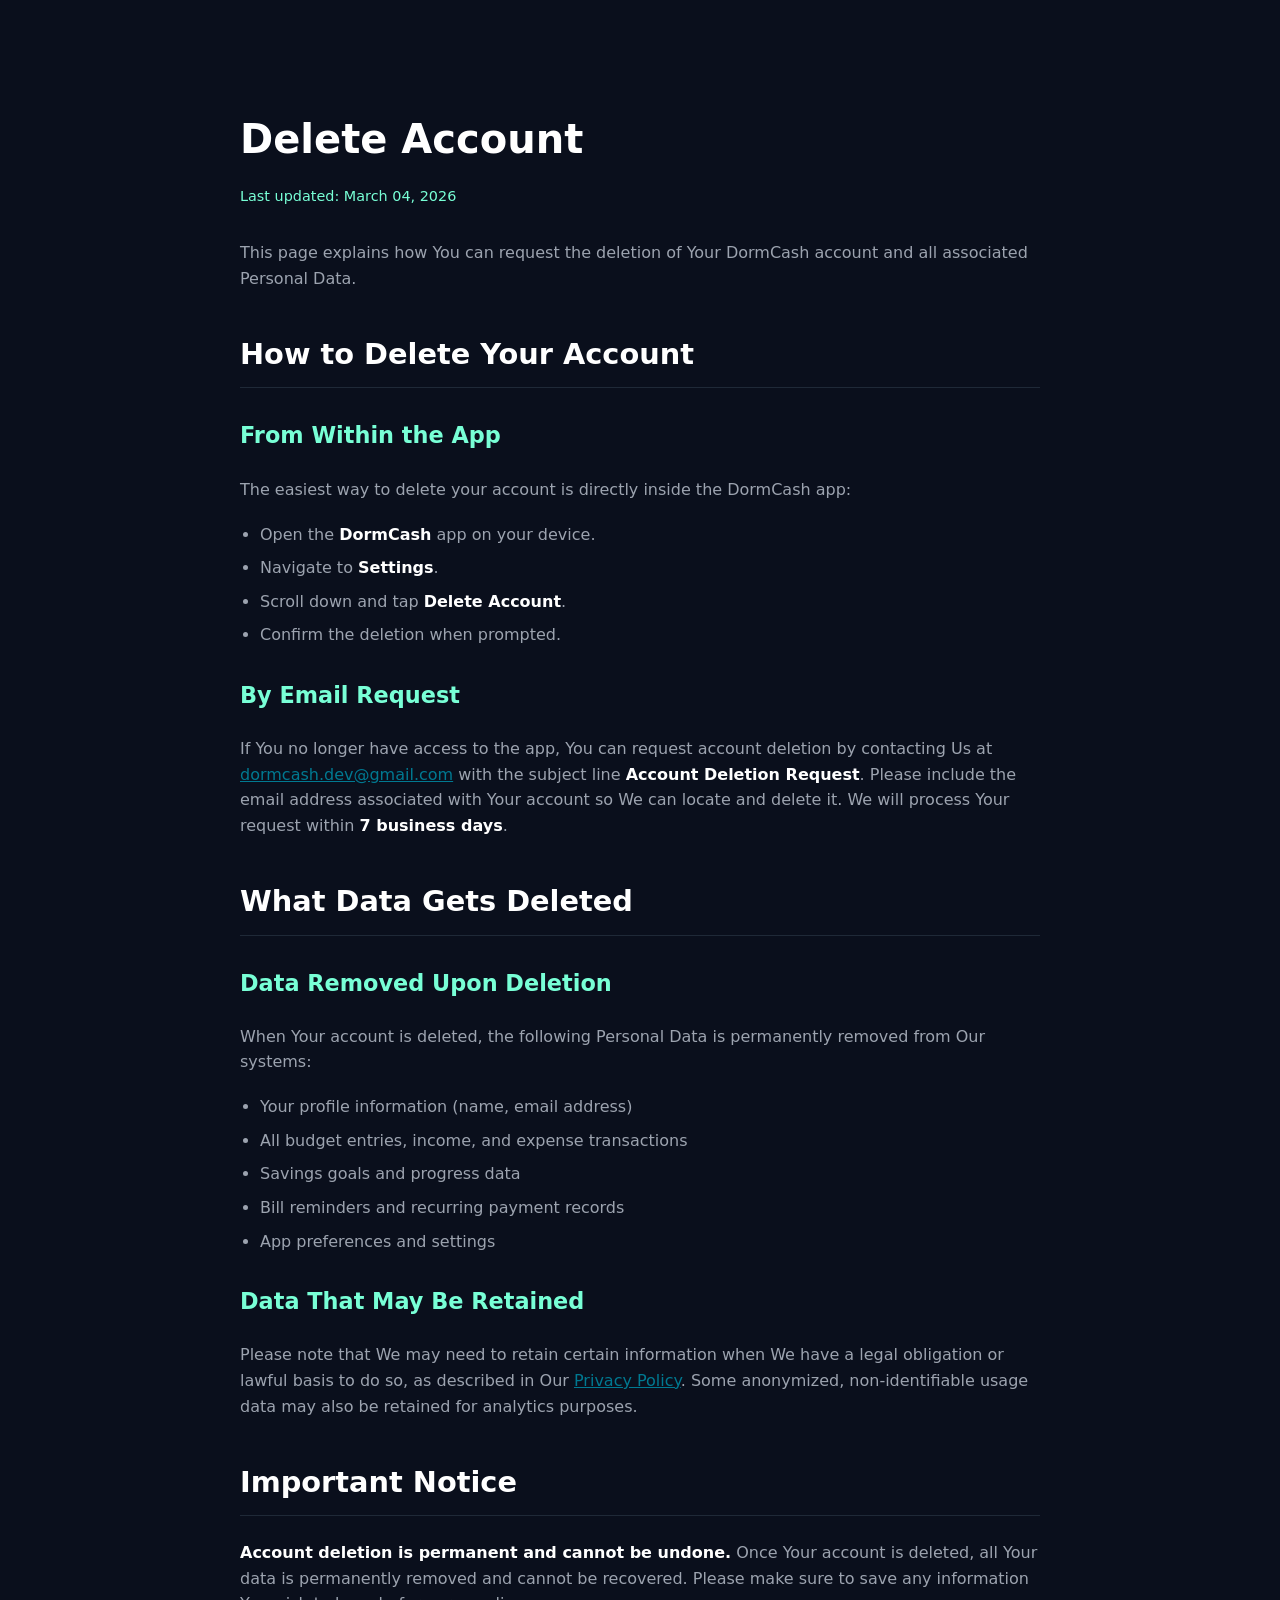
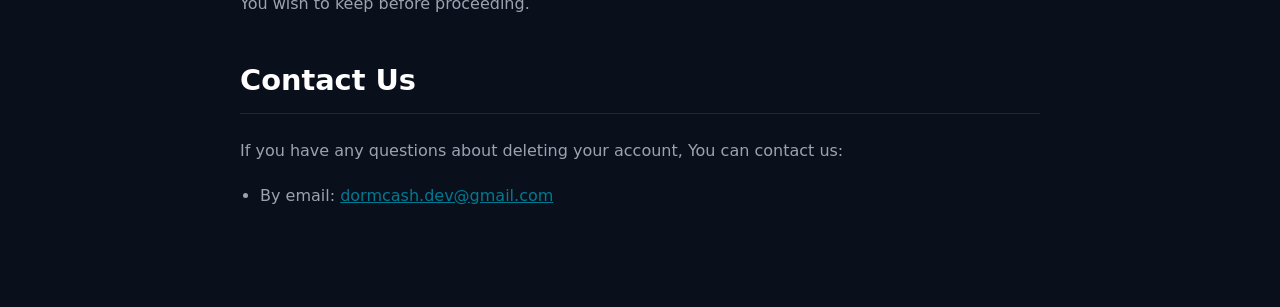
==== delete-account.html @ ca700733 "Updates" ====
<!DOCTYPE html>
<html lang="en">
<head>
    <meta charset="UTF-8">
    <meta name="viewport" content="width=device-width, initial-scale=1.0">
    <title>Delete Account - DormCash</title>
    <style>
        body {
            background-color: #0a0f1c;
            color: #9ca3af;
            font-family: 'Inter', system-ui, -apple-system, sans-serif;
            line-height: 1.6;
            margin: 0;
            padding: 0;
        }
        .container {
            max-width: 800px;
            margin: 0 auto;
            padding: 80px 24px;
        }
        h1 { color: white; font-size: 2.5rem; font-weight: 800; margin-bottom: 0.5rem; }
        h2 { color: white; font-size: 1.8rem; border-bottom: 1px solid #1f2937; padding-bottom: 10px; margin-top: 40px; }
        h3 { color: #78FFD6; font-size: 1.4rem; margin-top: 30px; }
        p { margin-bottom: 1.2rem; }
        ul { margin-bottom: 1.2rem; padding-left: 20px; }
        li { margin-bottom: 0.5rem; }
        strong { color: white; }
        a { color: #007991; text-decoration: underline; transition: color 0.2s; }
        a:hover { color: #78FFD6; }
        .last-updated { color: #78FFD6; font-size: 0.9rem; font-weight: 500; margin-bottom: 2rem; }
        ::-webkit-scrollbar { width: 10px; }
        ::-webkit-scrollbar-track { background: #0a0f1c; }
        ::-webkit-scrollbar-thumb { background: #1f2937; border-radius: 5px; }
        ::-webkit-scrollbar-thumb:hover { background: #78FFD6; }
    </style>
</head>
<body>
<div class="container">

    <h1>Delete Account</h1>
    <p class="last-updated">Last updated: March 04, 2026</p>

    <p>This page explains how You can request the deletion of Your DormCash account and all associated Personal Data.</p>

    <h2>How to Delete Your Account</h2>

    <h3>From Within the App</h3>
    <p>The easiest way to delete your account is directly inside the DormCash app:</p>
    <ul>
        <li>Open the <strong>DormCash</strong> app on your device.</li>
        <li>Navigate to <strong>Settings</strong>.</li>
        <li>Scroll down and tap <strong>Delete Account</strong>.</li>
        <li>Confirm the deletion when prompted.</li>
    </ul>

    <h3>By Email Request</h3>
    <p>If You no longer have access to the app, You can request account deletion by contacting Us at <a href="mailto:dormcash.dev@gmail.com?subject=Account%20Deletion%20Request&body=Hi%2C%20I%20would%20like%20to%20request%20the%20deletion%20of%20my%20DormCash%20account.%0A%0AName%3A%20%0ARegistered%20Email%3A%20">dormcash.dev@gmail.com</a> with the subject line <strong>Account Deletion Request</strong>. Please include the email address associated with Your account so We can locate and delete it. We will process Your request within <strong>7 business days</strong>.</p>

    <h2>What Data Gets Deleted</h2>

    <h3>Data Removed Upon Deletion</h3>
    <p>When Your account is deleted, the following Personal Data is permanently removed from Our systems:</p>
    <ul>
        <li>Your profile information (name, email address)</li>
        <li>All budget entries, income, and expense transactions</li>
        <li>Savings goals and progress data</li>
        <li>Bill reminders and recurring payment records</li>
        <li>App preferences and settings</li>
    </ul>

    <h3>Data That May Be Retained</h3>
    <p>Please note that We may need to retain certain information when We have a legal obligation or lawful basis to do so, as described in Our <a href="privacy.html">Privacy Policy</a>. Some anonymized, non-identifiable usage data may also be retained for analytics purposes.</p>

    <h2>Important Notice</h2>
    <p><strong>Account deletion is permanent and cannot be undone.</strong> Once Your account is deleted, all Your data is permanently removed and cannot be recovered. Please make sure to save any information You wish to keep before proceeding.</p>

    <h2>Contact Us</h2>
    <p>If you have any questions about deleting your account, You can contact us:</p>
    <ul>
        <li>By email: <a href="mailto:dormcash.dev@gmail.com">dormcash.dev@gmail.com</a></li>
    </ul>

</div>
</body>
</html>
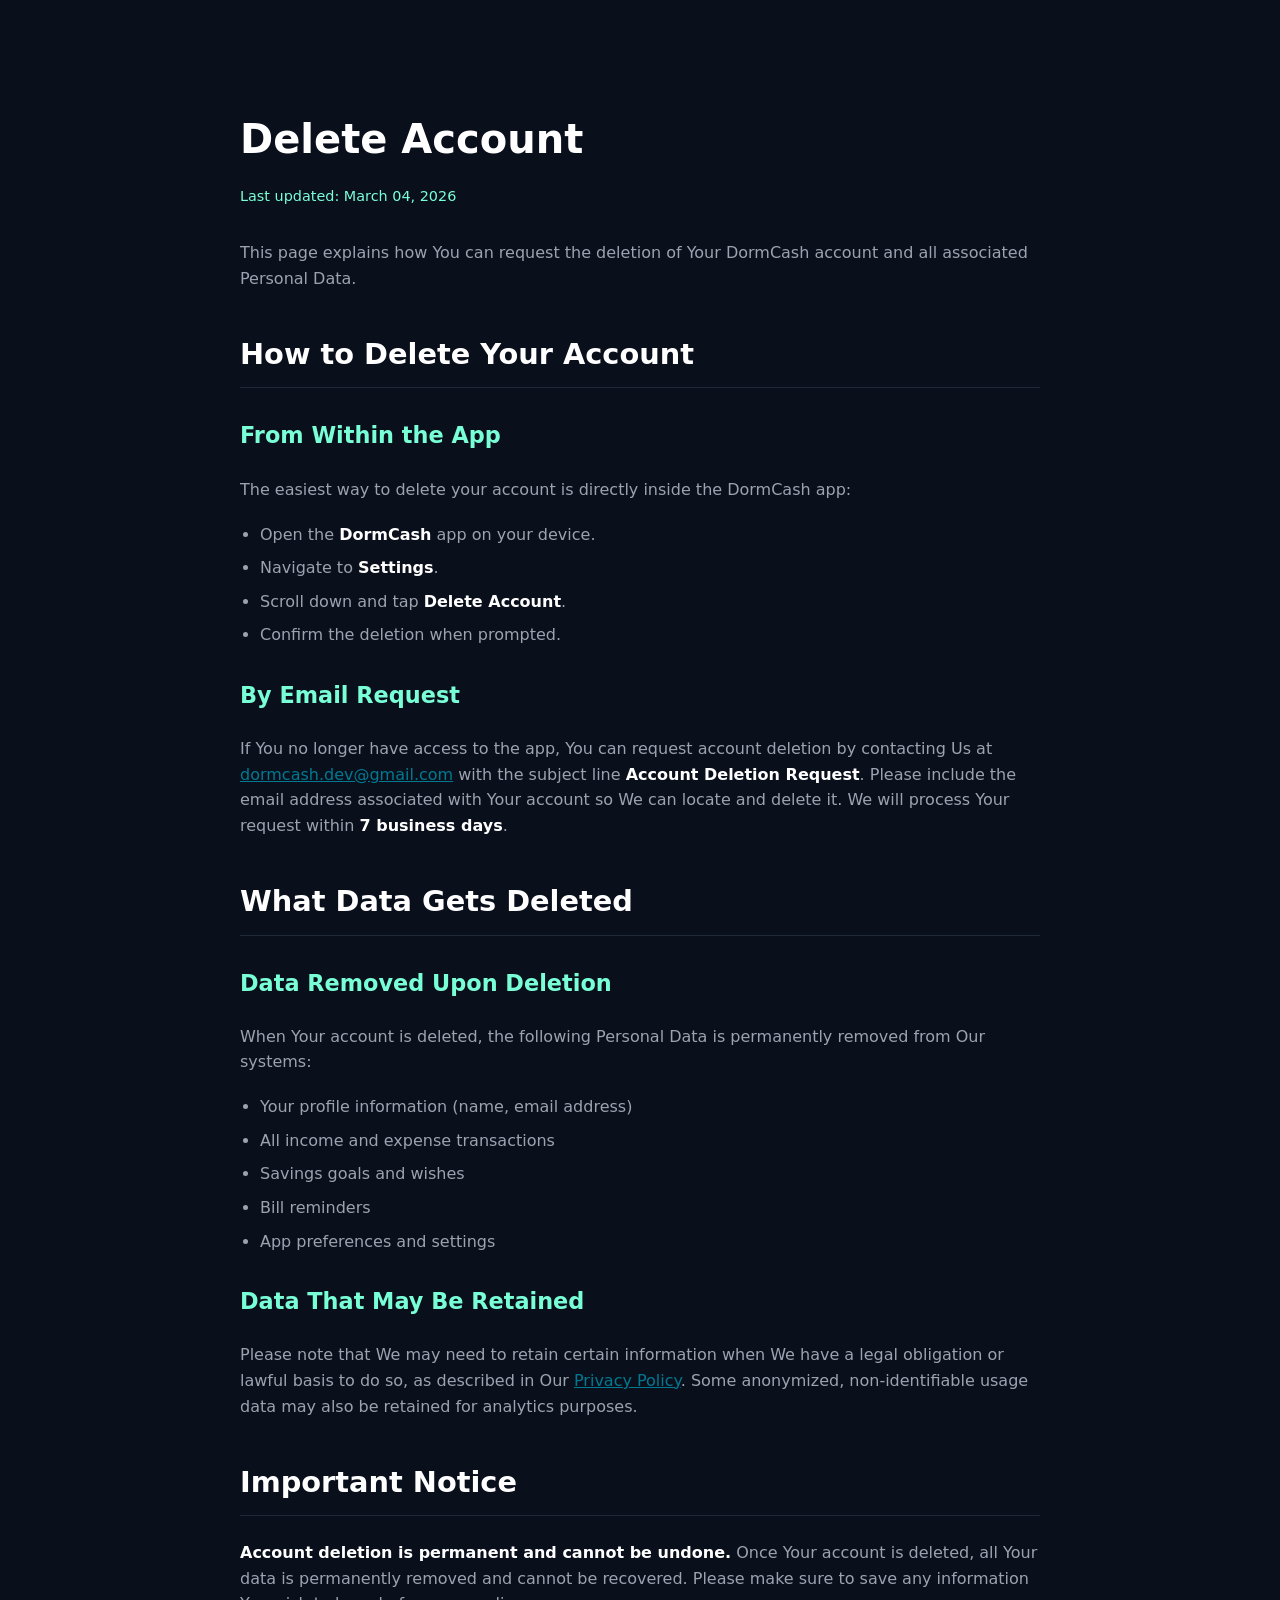
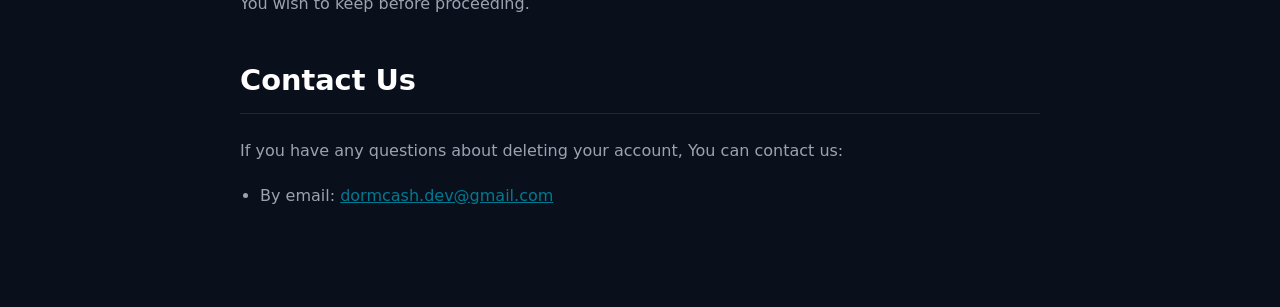
==== commit 721f7254: "Updates" ====
--- a/delete-account.html
+++ b/delete-account.html
@@ -62,9 +62,9 @@
     <p>When Your account is deleted, the following Personal Data is permanently removed from Our systems:</p>
     <ul>
         <li>Your profile information (name, email address)</li>
-        <li>All budget entries, income, and expense transactions</li>
-        <li>Savings goals and progress data</li>
-        <li>Bill reminders and recurring payment records</li>
+        <li>All income and expense transactions</li>
+        <li>Savings goals and wishes</li>
+        <li>Bill reminders</li>
         <li>App preferences and settings</li>
     </ul>
 
